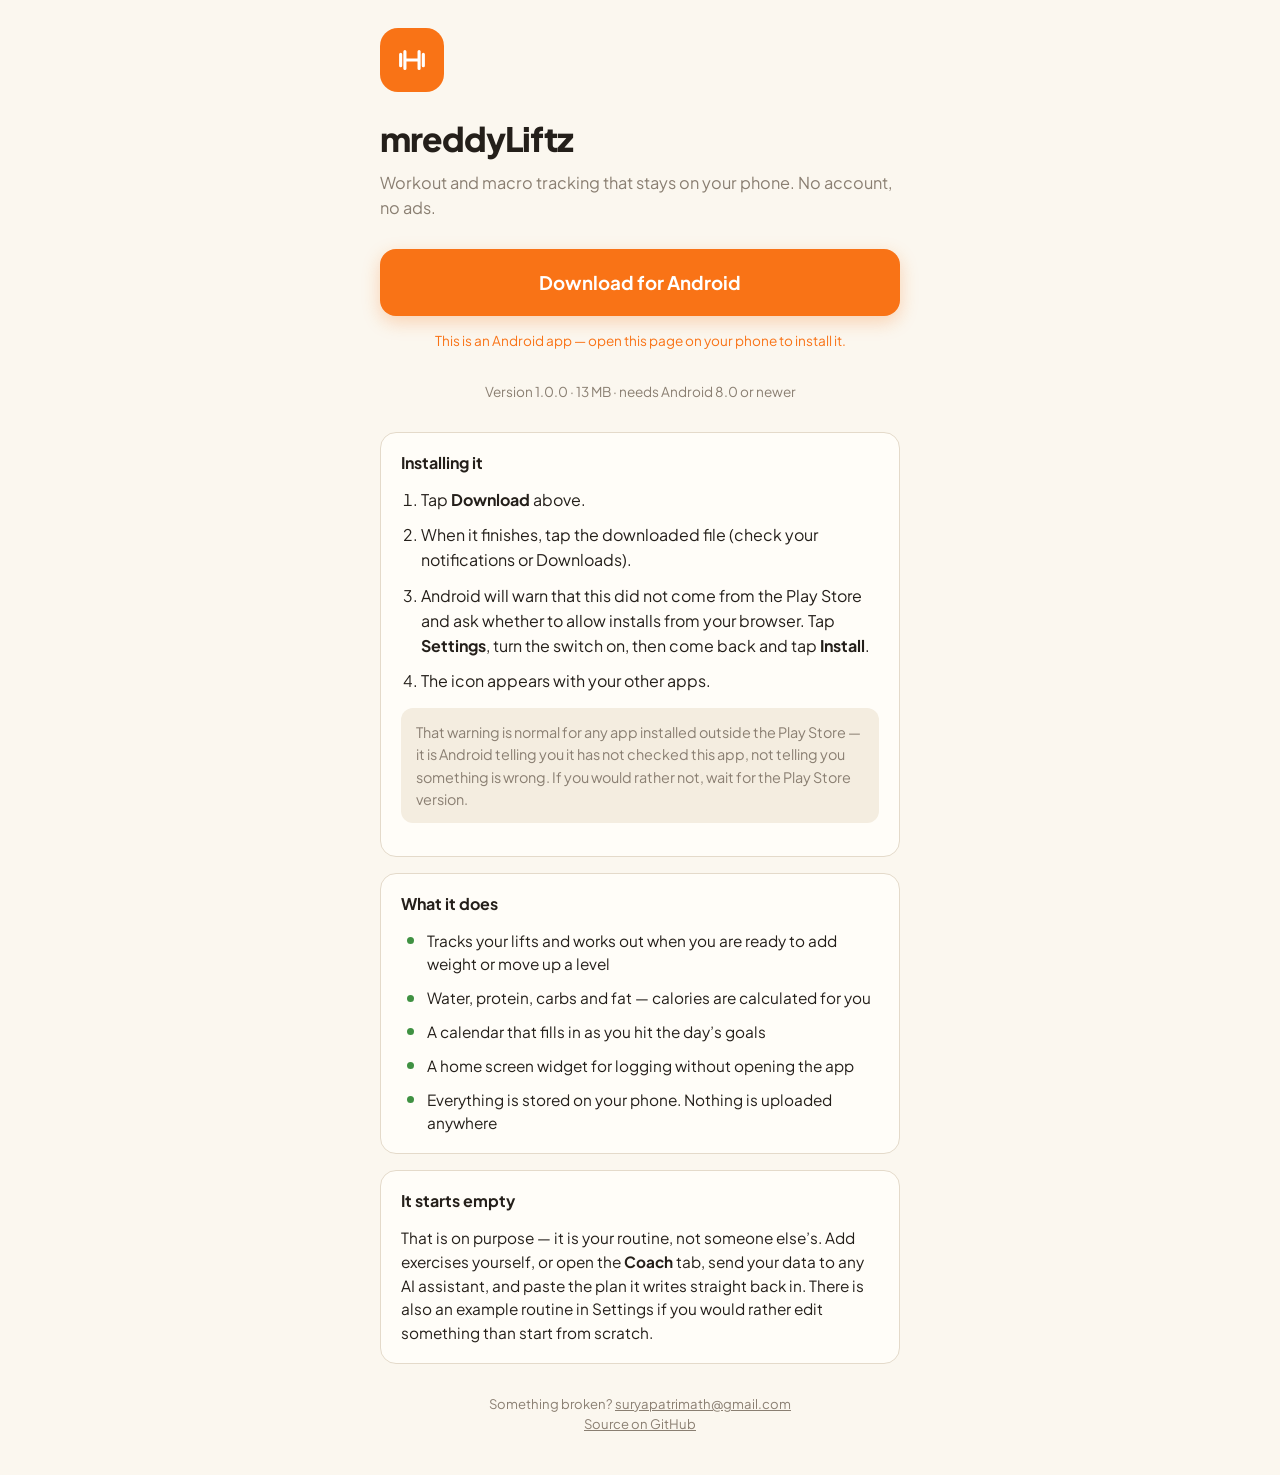
==== docs/index.html @ 367ffc41 "Move the landing page to docs/ so GitHub Pages can serve it Pages only accepts / or /docs as a sourc" ====
<!doctype html>
<html lang="en">
<head>
<meta charset="utf-8">
<meta name="viewport" content="width=device-width, initial-scale=1, viewport-fit=cover">
<title>mreddyLiftz</title>
<meta name="description" content="Workout and macro tracker. Everything stays on your phone.">
<meta name="theme-color" content="#FBF7EF">
<link rel="preconnect" href="https://fonts.googleapis.com">
<link rel="preconnect" href="https://fonts.gstatic.com" crossorigin>
<link href="https://fonts.googleapis.com/css2?family=Plus+Jakarta+Sans:wght@400;500;600;700;800&display=swap" rel="stylesheet">
<style>
  :root{
    --paper:#FBF7EF; --surface:#FFFDF8; --alt:#F4EDE0;
    --ink:#241F1A; --muted:#8A7F72; --line:#E4DACA;
    --orange:#F97316; --orange-deep:#C2560B; --green:#3F9142;
  }
  @media (prefers-color-scheme: dark){
    :root{
      --paper:#17130F; --surface:#211C17; --alt:#2C251E;
      --ink:#F3EADC; --muted:#A79683; --line:#3A3129; --green:#5BC45F;
    }
  }
  *{box-sizing:border-box;-webkit-tap-highlight-color:transparent}
  body{
    margin:0;background:var(--paper);color:var(--ink);
    font-family:"Plus Jakarta Sans",system-ui,-apple-system,"Segoe UI",Roboto,sans-serif;
    line-height:1.55;
    padding:max(28px,env(safe-area-inset-top)) 20px max(40px,env(safe-area-inset-bottom));
  }
  .wrap{max-width:520px;margin:0 auto}
  .mark{
    width:64px;height:64px;border-radius:18px;background:var(--orange);
    display:grid;place-items:center;margin-bottom:20px;
  }
  .mark svg{width:34px;height:34px}
  h1{font-size:2.1rem;font-weight:800;letter-spacing:-.03em;margin:0 0 6px}
  .sub{color:var(--muted);font-size:1.02rem;margin:0 0 28px}
  /* The one thing this page exists for. Full width, thumb height, impossible to miss. */
  .cta{
    display:block;width:100%;padding:19px 20px;border-radius:16px;
    background:var(--orange);color:#fff;text-decoration:none;
    font-size:1.17rem;font-weight:700;text-align:center;border:0;
    box-shadow:0 6px 18px rgba(249,115,22,.28);
  }
  .cta:active{background:var(--orange-deep);transform:translateY(1px)}
  .meta{text-align:center;color:var(--muted);font-size:.85rem;margin:12px 0 30px}
  .card{
    background:var(--surface);border:1px solid var(--line);
    border-radius:16px;padding:18px 20px;margin-bottom:16px;
  }
  h2{font-size:1rem;font-weight:700;margin:0 0 12px}
  ol{margin:0;padding-left:20px}
  ol li{margin-bottom:11px}
  ol li:last-child{margin-bottom:0}
  .note{
    background:var(--alt);border-radius:12px;padding:13px 15px;
    font-size:.9rem;color:var(--muted);margin-top:14px;
  }
  ul.feat{list-style:none;margin:0;padding:0}
  ul.feat li{padding-left:26px;position:relative;margin-bottom:10px;font-size:.96rem}
  ul.feat li:last-child{margin-bottom:0}
  ul.feat li::before{
    content:"";position:absolute;left:6px;top:.55em;
    width:7px;height:7px;border-radius:50%;background:var(--green);
  }
  footer{text-align:center;color:var(--muted);font-size:.82rem;margin-top:30px}
  footer a{color:var(--muted)}
</style>
</head>
<body>
<div class="wrap">

  <div class="mark" aria-hidden="true">
    <svg viewBox="0 0 24 24" fill="none" stroke="#fff" stroke-width="2.2" stroke-linecap="round">
      <path d="M4 8v8M20 8v8M7 6v12M17 6v12M7 12h10"/>
    </svg>
  </div>

  <h1>mreddyLiftz</h1>
  <p class="sub">Workout and macro tracking that stays on your phone. No account, no ads.</p>

  <a class="cta" id="dl"
     href="https://github.com/WiredSurya/mreddyliftz/releases/latest/download/mreddyLiftz-1.0.0.apk">
     Download for Android
  </a>
  <p class="meta">Version 1.0.0 &middot; 13 MB &middot; needs Android 8.0 or newer</p>

  <div class="card">
    <h2>Installing it</h2>
    <ol>
      <li>Tap <strong>Download</strong> above.</li>
      <li>When it finishes, tap the downloaded file (check your notifications or Downloads).</li>
      <li>Android will warn that this did not come from the Play Store and ask whether to allow
          installs from your browser. Tap <strong>Settings</strong>, turn the switch on, then come
          back and tap <strong>Install</strong>.</li>
      <li>The icon appears with your other apps.</li>
    </ol>
    <p class="note">
      That warning is normal for any app installed outside the Play Store &mdash; it is Android
      telling you it has not checked this app, not telling you something is wrong. If you would
      rather not, wait for the Play Store version.
    </p>
  </div>

  <div class="card">
    <h2>What it does</h2>
    <ul class="feat">
      <li>Tracks your lifts and works out when you are ready to add weight or move up a level</li>
      <li>Water, protein, carbs and fat &mdash; calories are calculated for you</li>
      <li>A calendar that fills in as you hit the day&rsquo;s goals</li>
      <li>A home screen widget for logging without opening the app</li>
      <li>Everything is stored on your phone. Nothing is uploaded anywhere</li>
    </ul>
  </div>

  <div class="card">
    <h2>It starts empty</h2>
    <p style="margin:0;font-size:.96rem">
      That is on purpose &mdash; it is your routine, not someone else&rsquo;s. Add exercises
      yourself, or open the <strong>Coach</strong> tab, send your data to any AI assistant, and
      paste the plan it writes straight back in. There is also an example routine in Settings if
      you would rather edit something than start from scratch.
    </p>
  </div>

  <footer>
    Something broken? <a href="mailto:suryapatrimath@gmail.com">suryapatrimath@gmail.com</a><br>
    <a href="https://github.com/WiredSurya/mreddyliftz">Source on GitHub</a>
  </footer>

</div>

<script>
  // Non-Android visitors get told before they download something they cannot install.
  if (!/android/i.test(navigator.userAgent)) {
    var b = document.getElementById('dl');
    b.insertAdjacentHTML('afterend',
      '<p class="meta" style="color:var(--orange);margin-top:14px">' +
      'This is an Android app &mdash; open this page on your phone to install it.</p>');
  }
</script>
</body>
</html>
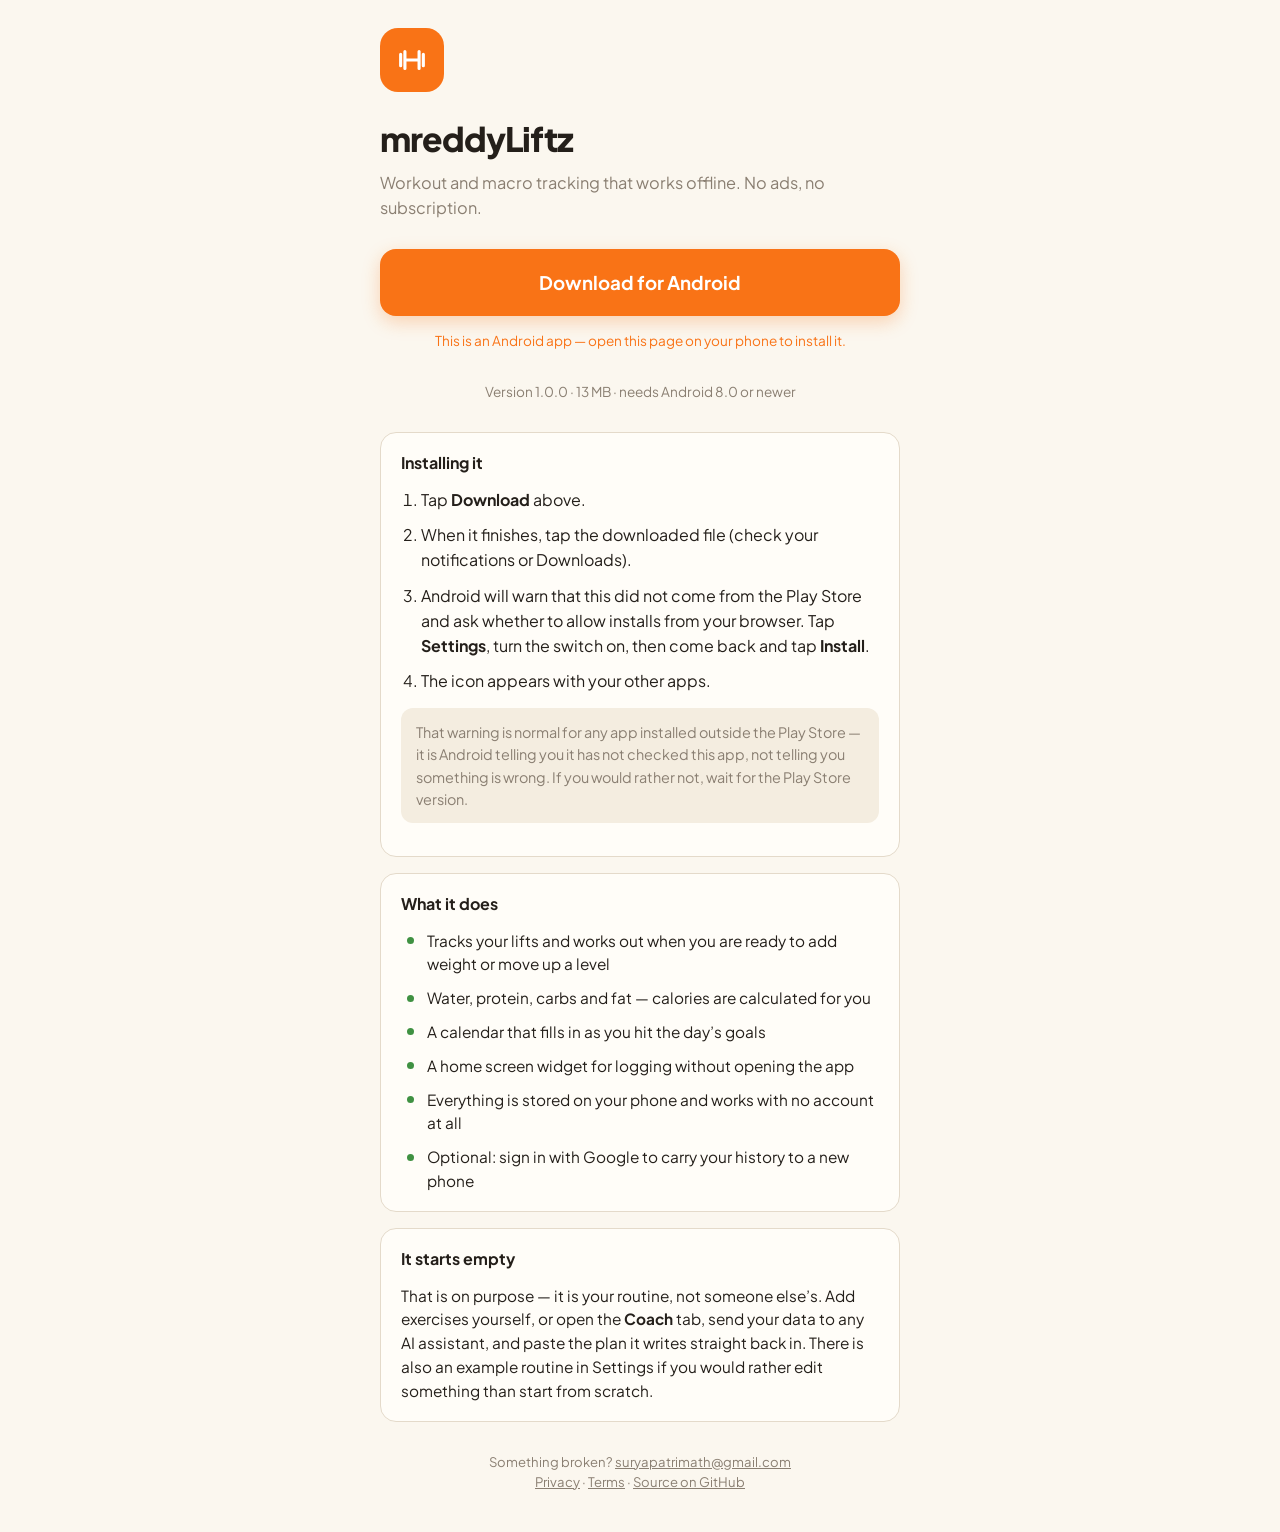
==== commit 5efc095b: "Hosted privacy policy and terms, so the OAuth app can be published Publishing the consent screen to " ====
--- a/docs/index.html
+++ b/docs/index.html
@@ -4,7 +4,7 @@
 <meta charset="utf-8">
 <meta name="viewport" content="width=device-width, initial-scale=1, viewport-fit=cover">
 <title>mreddyLiftz</title>
-<meta name="description" content="Workout and macro tracker. Everything stays on your phone.">
+<meta name="description" content="Workout and macro tracker. Works offline, no account needed.">
 <meta name="theme-color" content="#FBF7EF">
 <link rel="preconnect" href="https://fonts.googleapis.com">
 <link rel="preconnect" href="https://fonts.gstatic.com" crossorigin>
@@ -78,7 +78,7 @@
   </div>
 
   <h1>mreddyLiftz</h1>
-  <p class="sub">Workout and macro tracking that stays on your phone. No account, no ads.</p>
+  <p class="sub">Workout and macro tracking that works offline. No ads, no subscription.</p>
 
   <a class="cta" id="dl"
      href="https://github.com/WiredSurya/mreddyliftz/releases/latest/download/mreddyLiftz-1.0.0.apk">
@@ -110,7 +110,8 @@
       <li>Water, protein, carbs and fat &mdash; calories are calculated for you</li>
       <li>A calendar that fills in as you hit the day&rsquo;s goals</li>
       <li>A home screen widget for logging without opening the app</li>
-      <li>Everything is stored on your phone. Nothing is uploaded anywhere</li>
+      <li>Everything is stored on your phone and works with no account at all</li>
+      <li>Optional: sign in with Google to carry your history to a new phone</li>
     </ul>
   </div>
 
@@ -126,6 +127,8 @@
 
   <footer>
     Something broken? <a href="mailto:suryapatrimath@gmail.com">suryapatrimath@gmail.com</a><br>
+    <a href="privacy.html">Privacy</a> &middot;
+    <a href="terms.html">Terms</a> &middot;
     <a href="https://github.com/WiredSurya/mreddyliftz">Source on GitHub</a>
   </footer>
 
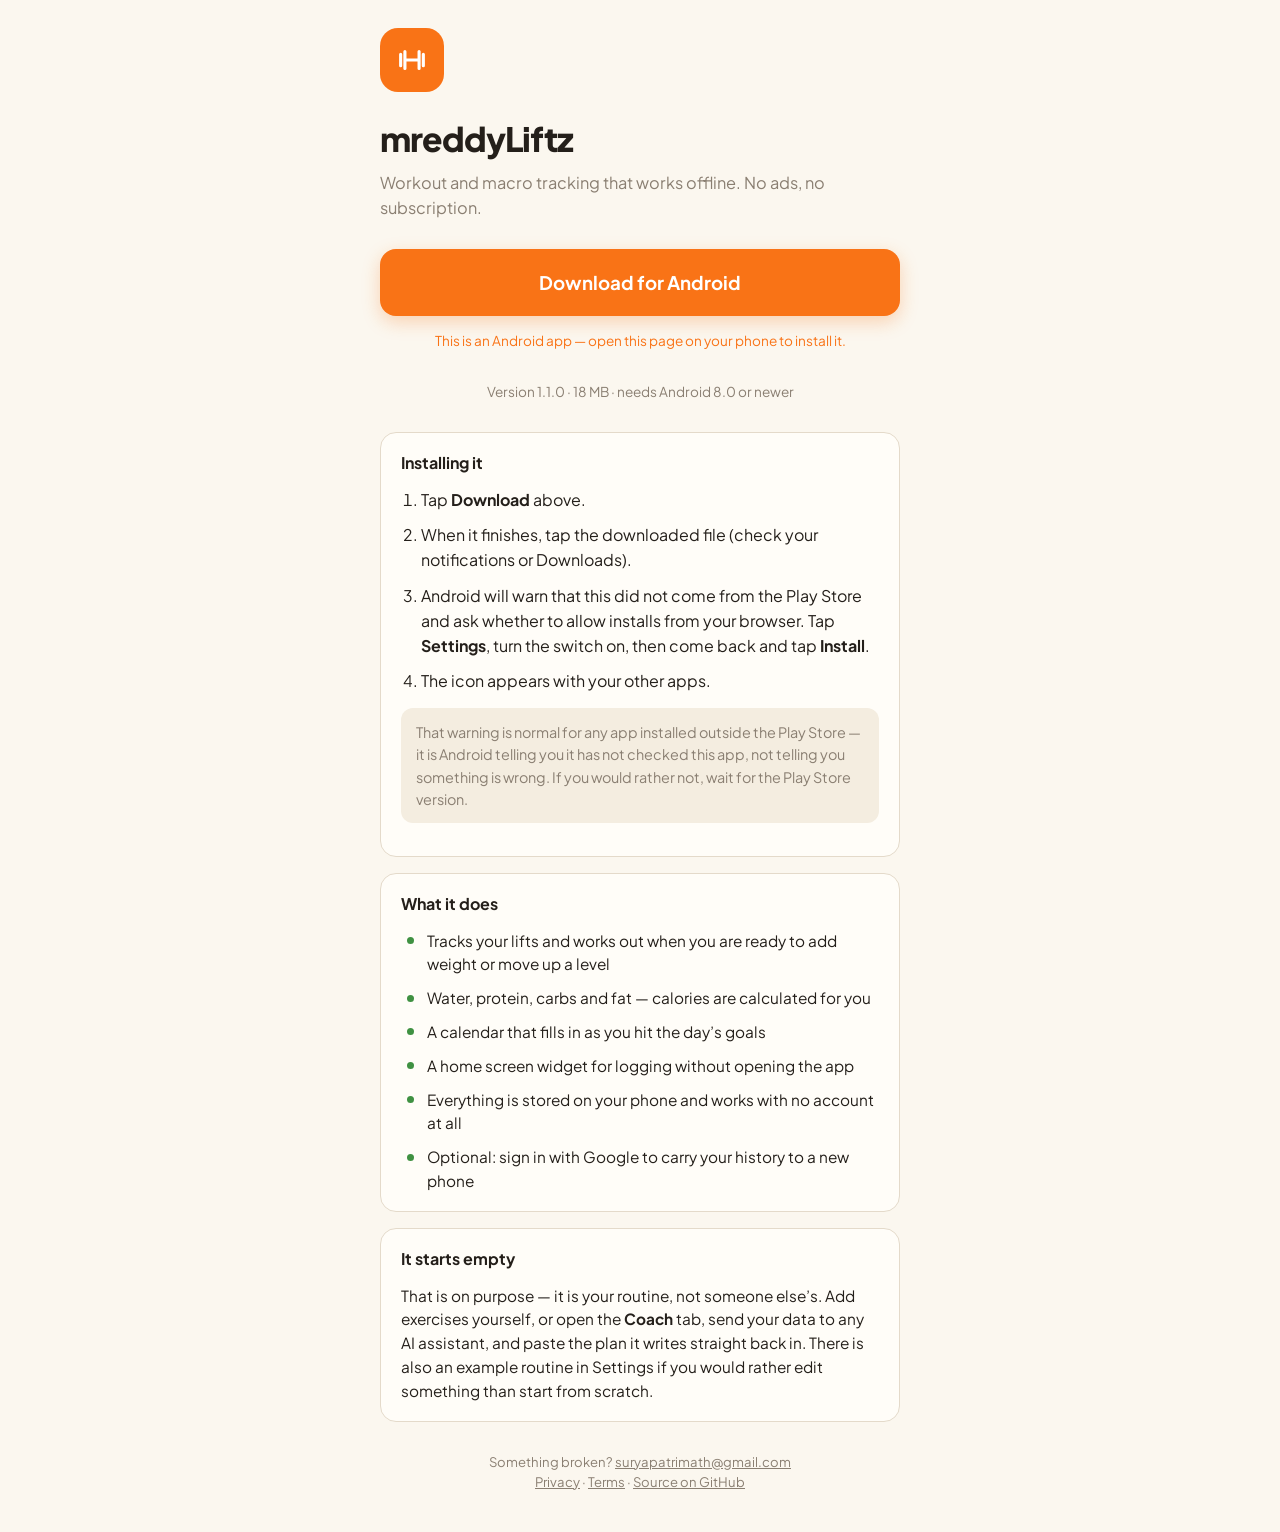
==== commit aebac345: "In-app updates, because there is no store to do it Sideloaded from a link, nothing tells anyone a ne" ====
--- a/docs/index.html
+++ b/docs/index.html
@@ -81,10 +81,10 @@
   <p class="sub">Workout and macro tracking that works offline. No ads, no subscription.</p>
 
   <a class="cta" id="dl"
-     href="https://github.com/WiredSurya/mreddyliftz/releases/latest/download/mreddyLiftz-1.0.0.apk">
+     href="https://github.com/WiredSurya/mreddyliftz/releases/latest/download/mreddyLiftz.apk">
      Download for Android
   </a>
-  <p class="meta">Version 1.0.0 &middot; 13 MB &middot; needs Android 8.0 or newer</p>
+  <p class="meta">Version 1.1.0 &middot; 18 MB &middot; needs Android 8.0 or newer</p>
 
   <div class="card">
     <h2>Installing it</h2>
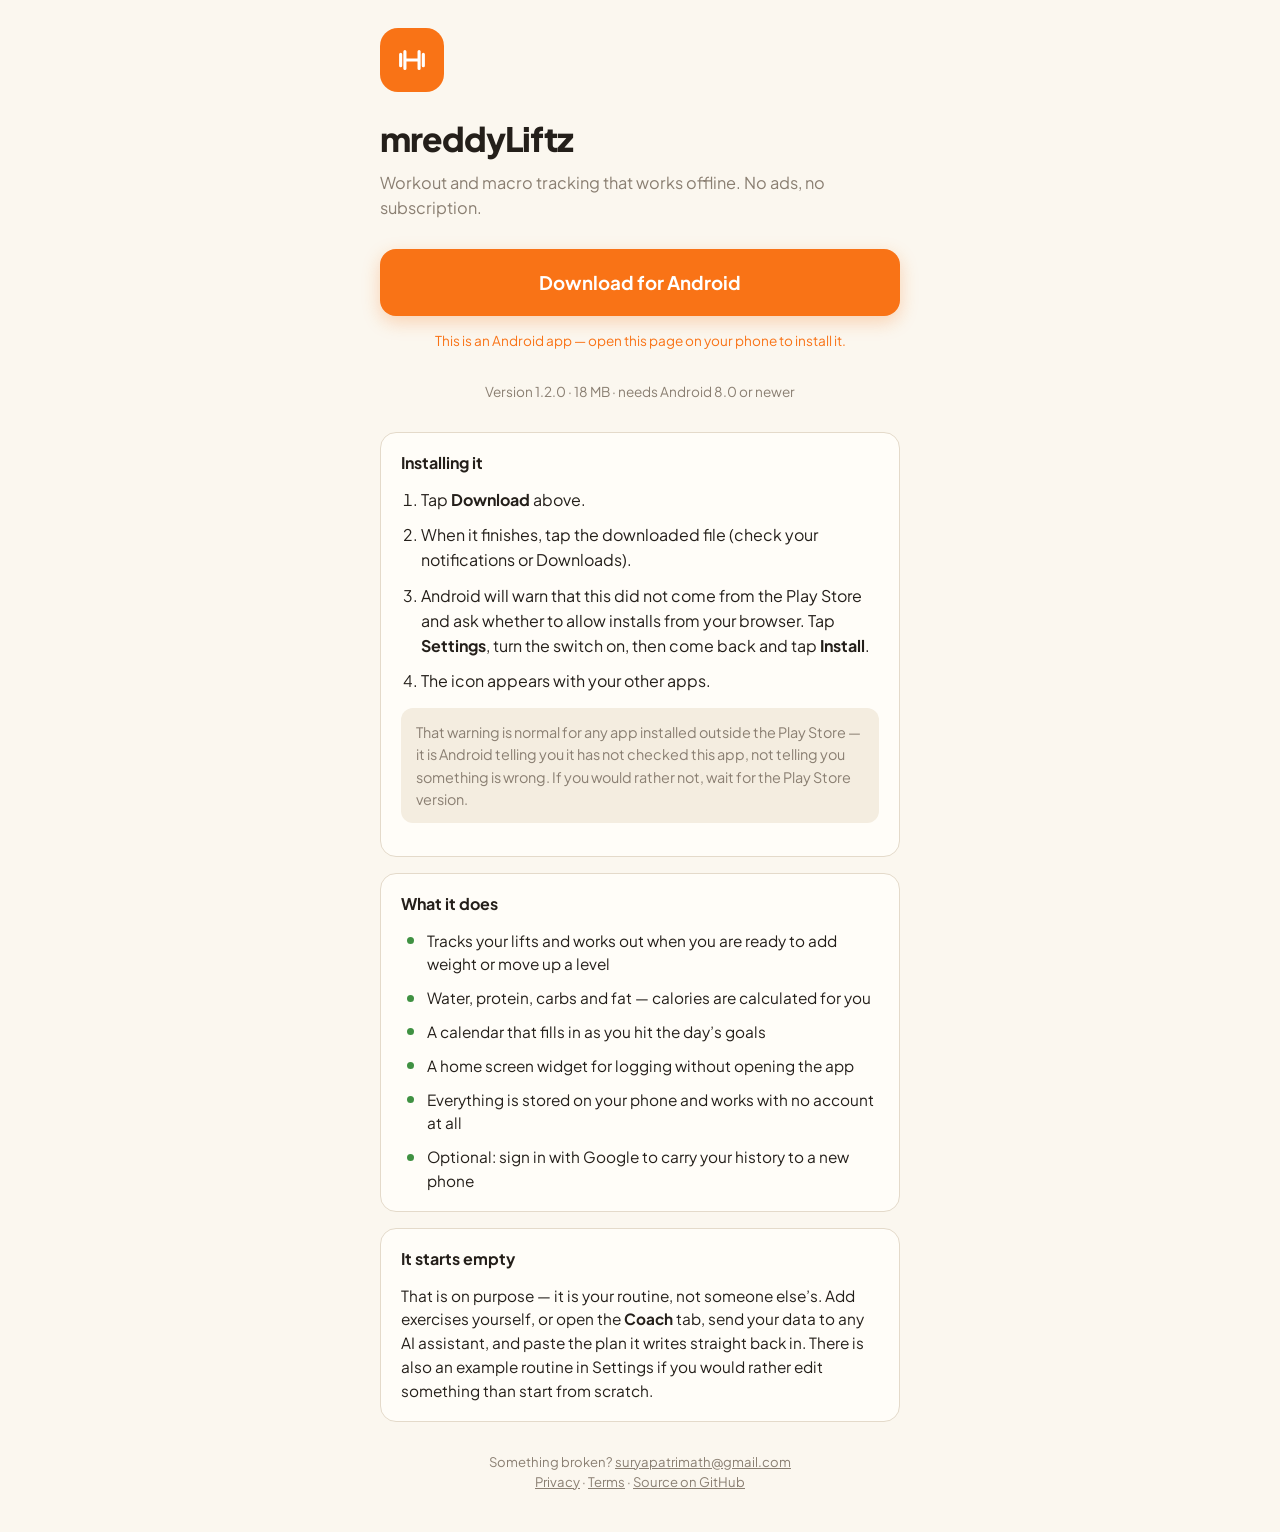
==== commit 343887a1: "Put sign-in at the top of Settings, where it can actually be found It was below the rep increments, " ====
--- a/docs/index.html
+++ b/docs/index.html
@@ -84,7 +84,7 @@
      href="https://github.com/WiredSurya/mreddyliftz/releases/latest/download/mreddyLiftz.apk">
      Download for Android
   </a>
-  <p class="meta">Version 1.1.0 &middot; 18 MB &middot; needs Android 8.0 or newer</p>
+  <p class="meta">Version 1.2.0 &middot; 18 MB &middot; needs Android 8.0 or newer</p>
 
   <div class="card">
     <h2>Installing it</h2>
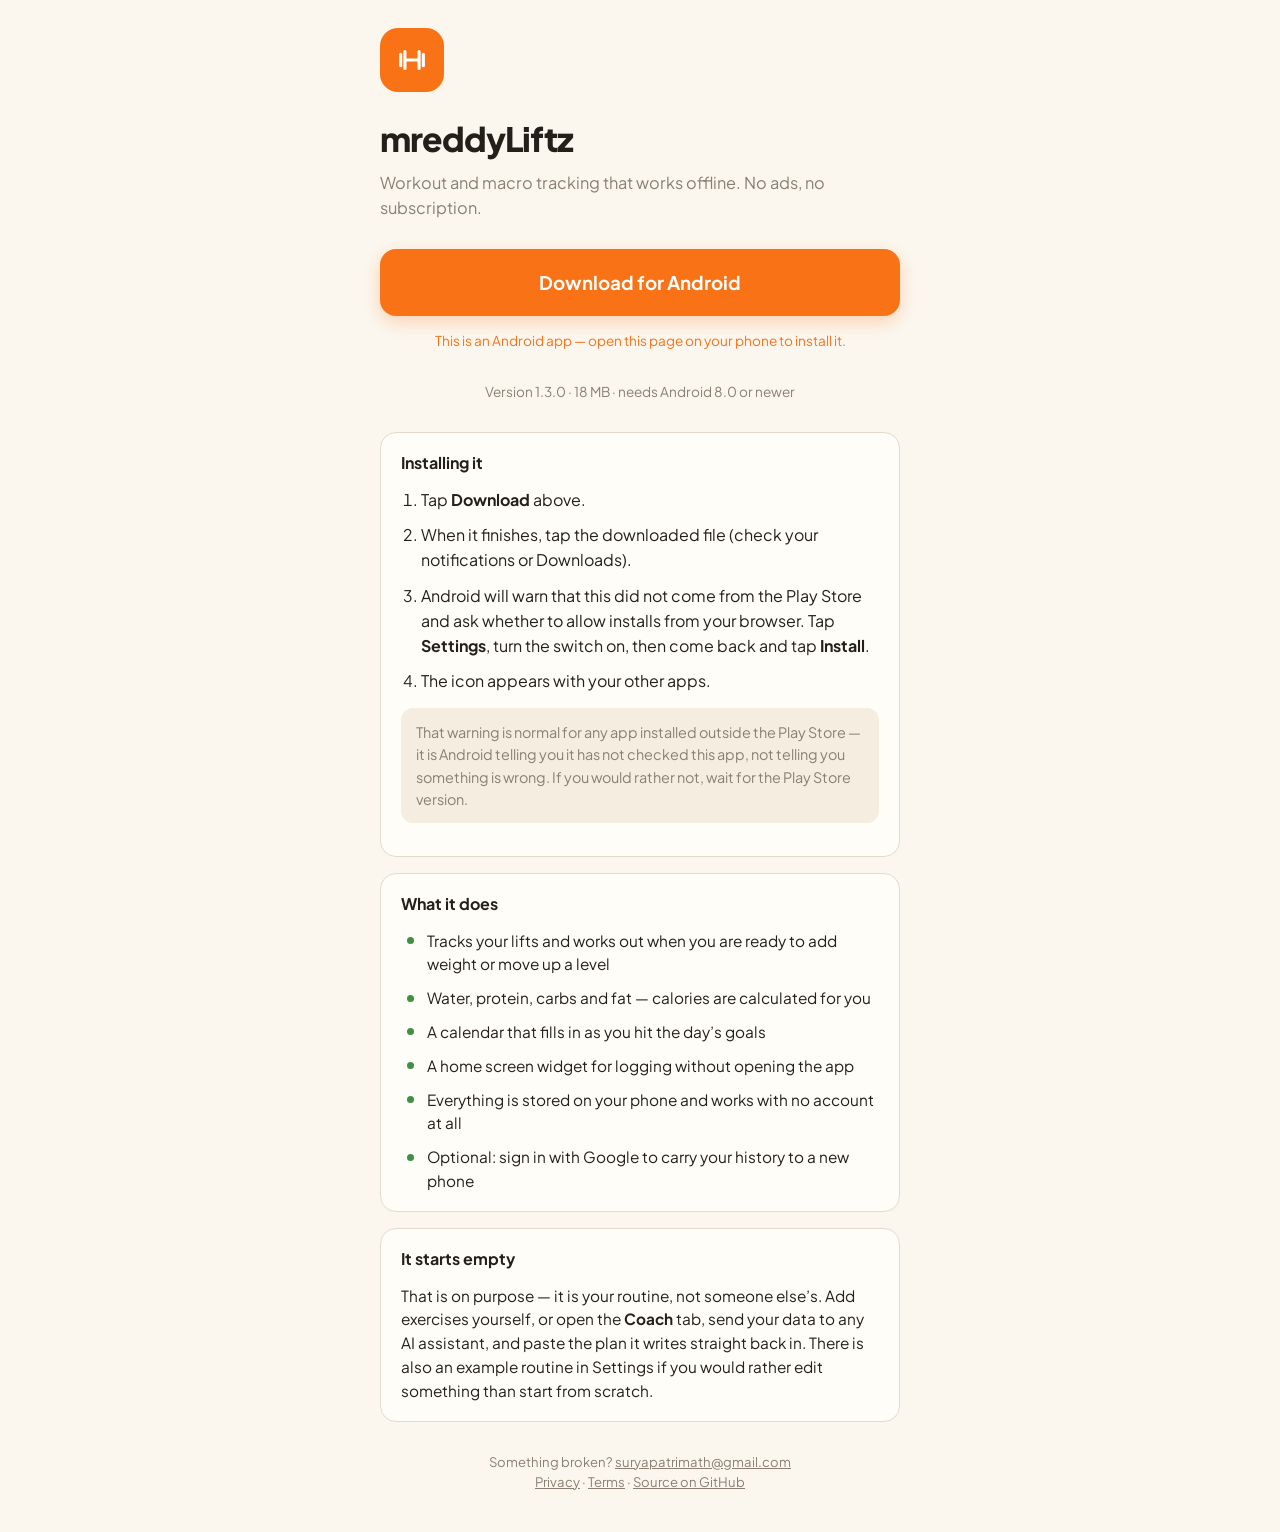
==== commit 68198ad6: "Release notes and site copy for 1.3.0 Says plainly that 1.0.0 users must reinstall by hand this once" ====
--- a/docs/index.html
+++ b/docs/index.html
@@ -84,7 +84,7 @@
      href="https://github.com/WiredSurya/mreddyliftz/releases/latest/download/mreddyLiftz.apk">
      Download for Android
   </a>
-  <p class="meta">Version 1.2.0 &middot; 18 MB &middot; needs Android 8.0 or newer</p>
+  <p class="meta">Version 1.3.0 &middot; 18 MB &middot; needs Android 8.0 or newer</p>
 
   <div class="card">
     <h2>Installing it</h2>
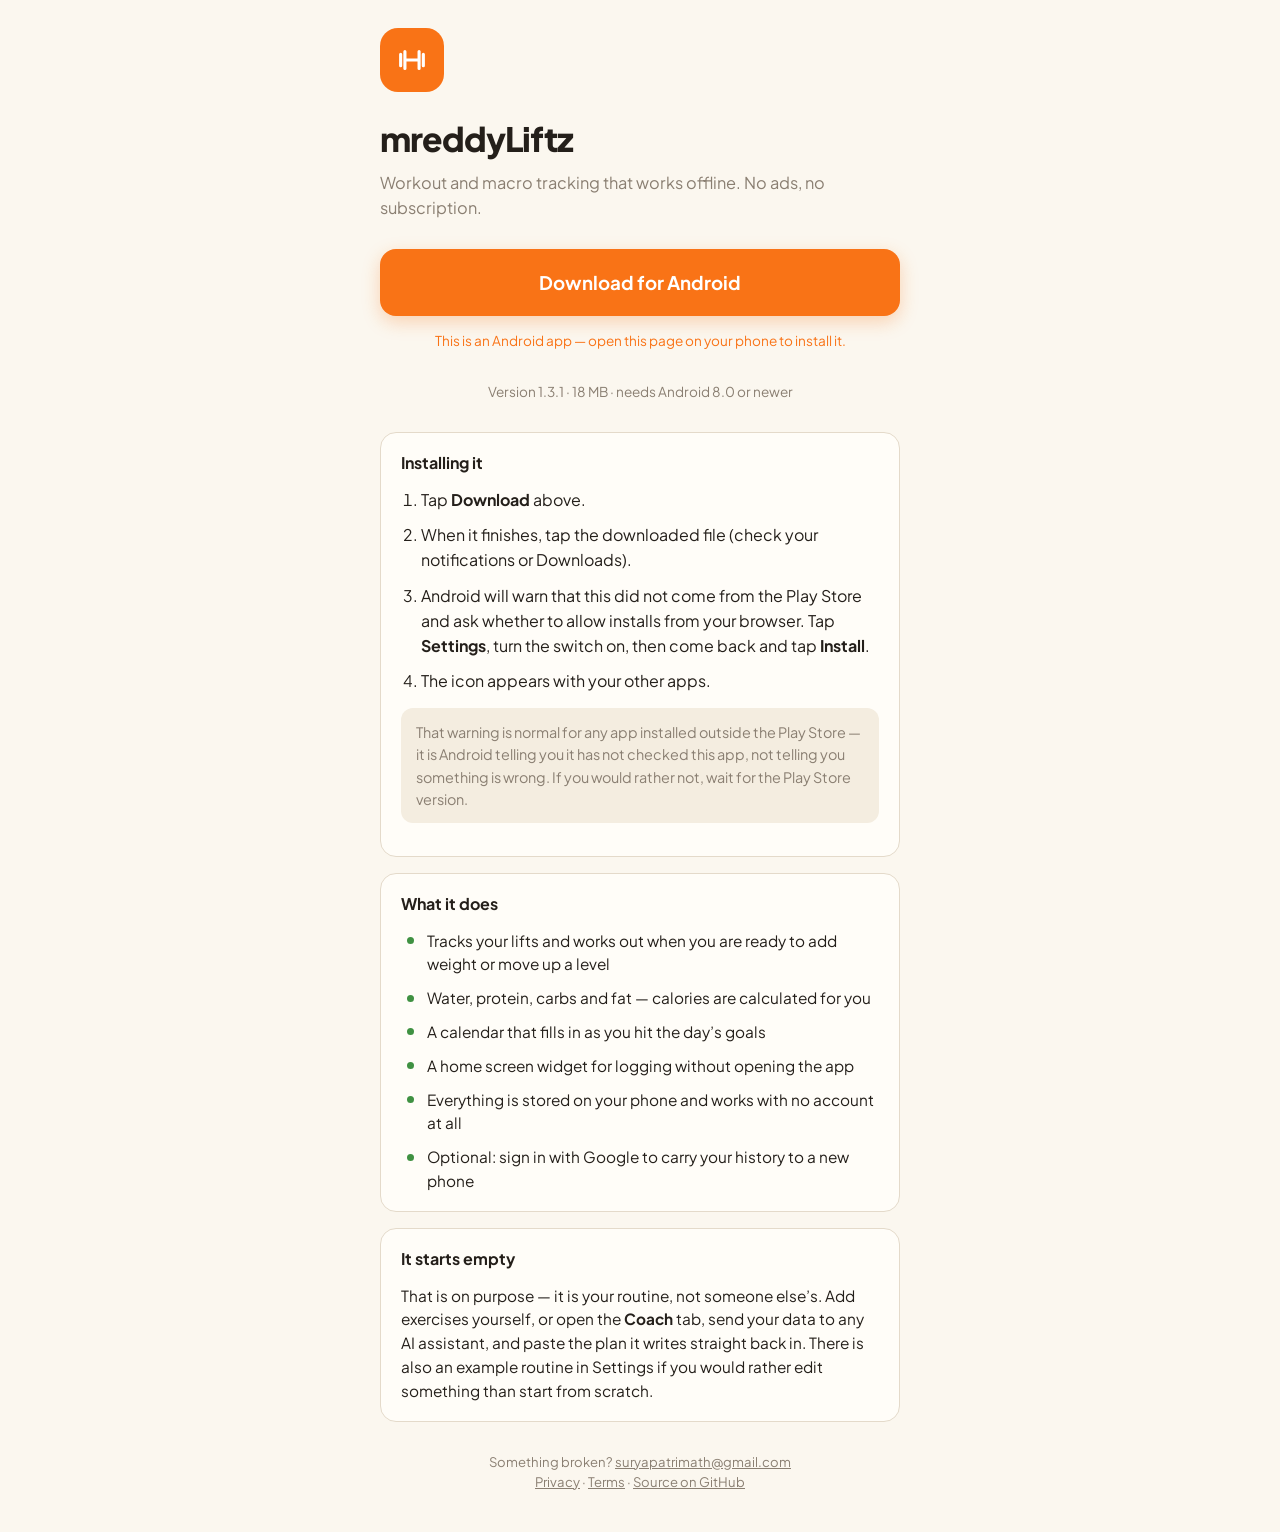
==== commit cdc7224e: "Fix two bugs a clean-install run turned up Neither showed on the dev machine, and both needed the ap" ====
--- a/docs/index.html
+++ b/docs/index.html
@@ -84,7 +84,7 @@
      href="https://github.com/WiredSurya/mreddyliftz/releases/latest/download/mreddyLiftz.apk">
      Download for Android
   </a>
-  <p class="meta">Version 1.3.0 &middot; 18 MB &middot; needs Android 8.0 or newer</p>
+  <p class="meta">Version 1.3.1 &middot; 18 MB &middot; needs Android 8.0 or newer</p>
 
   <div class="card">
     <h2>Installing it</h2>
